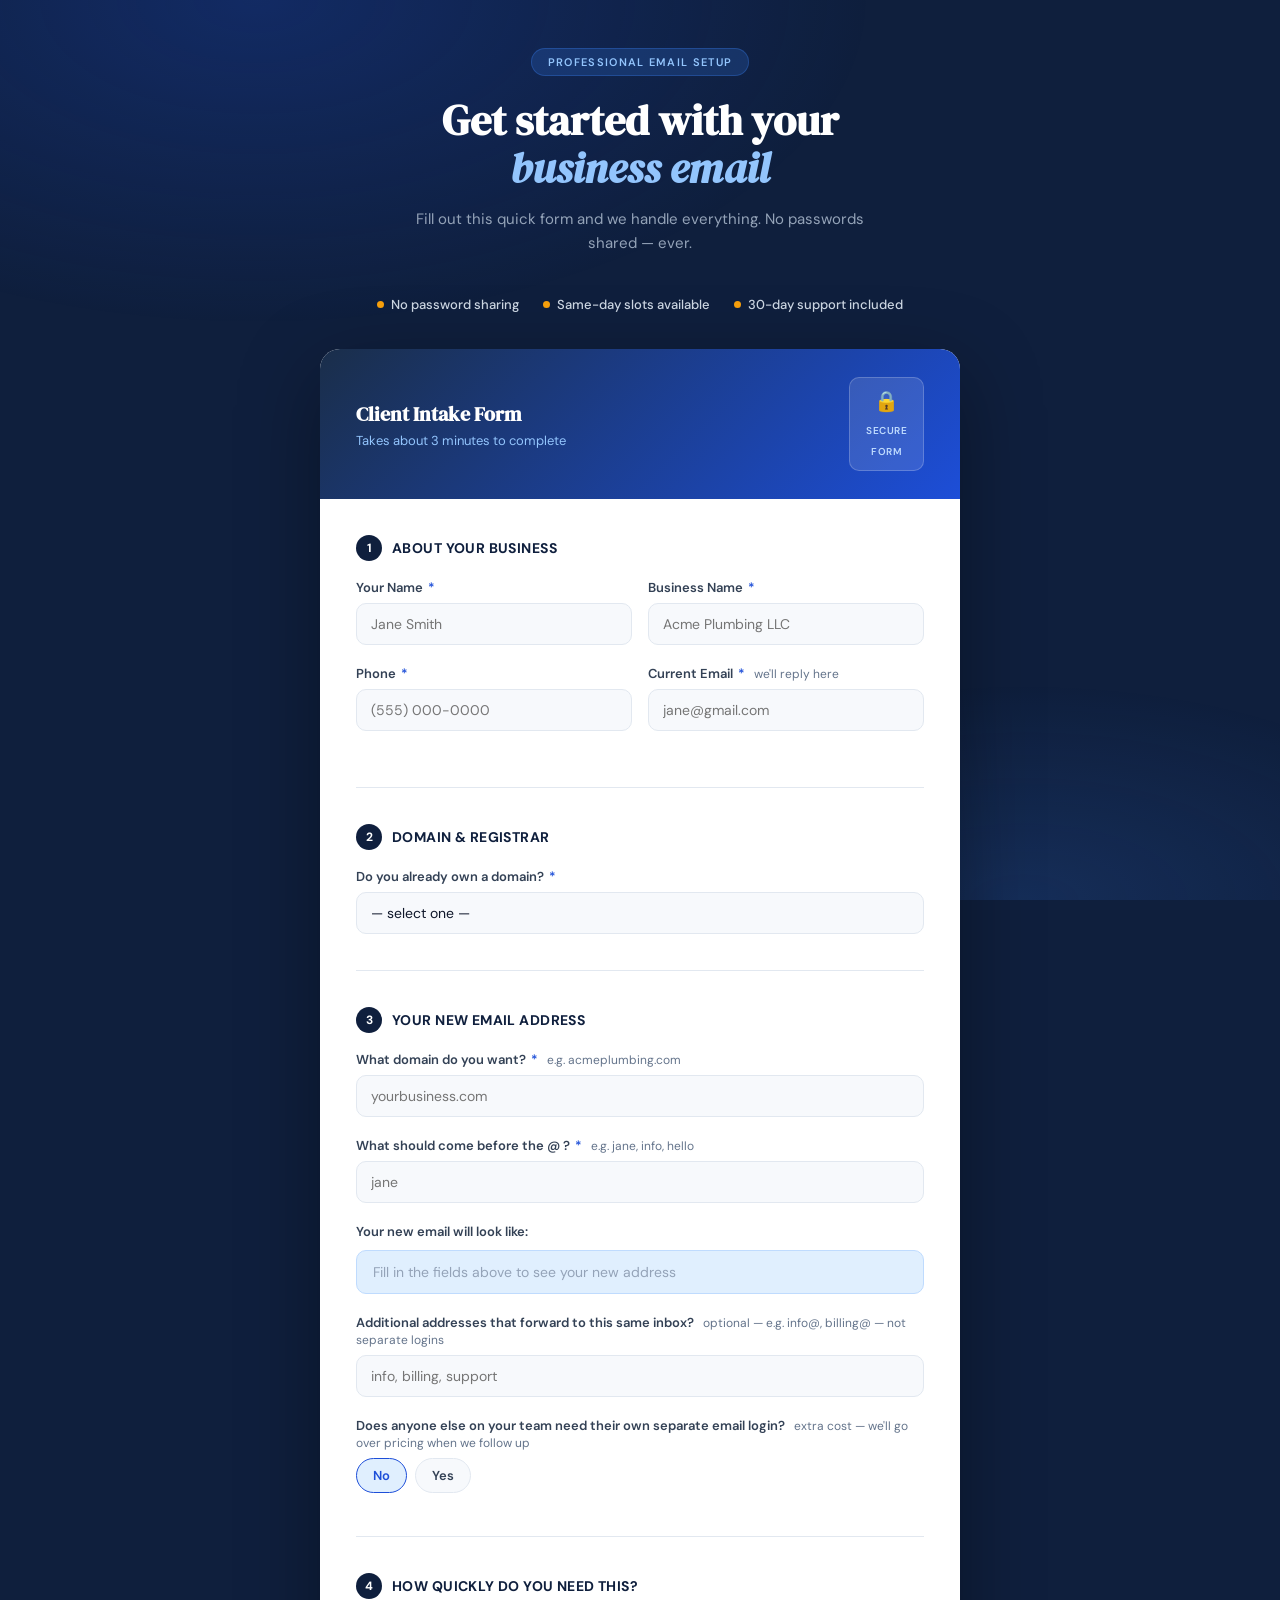
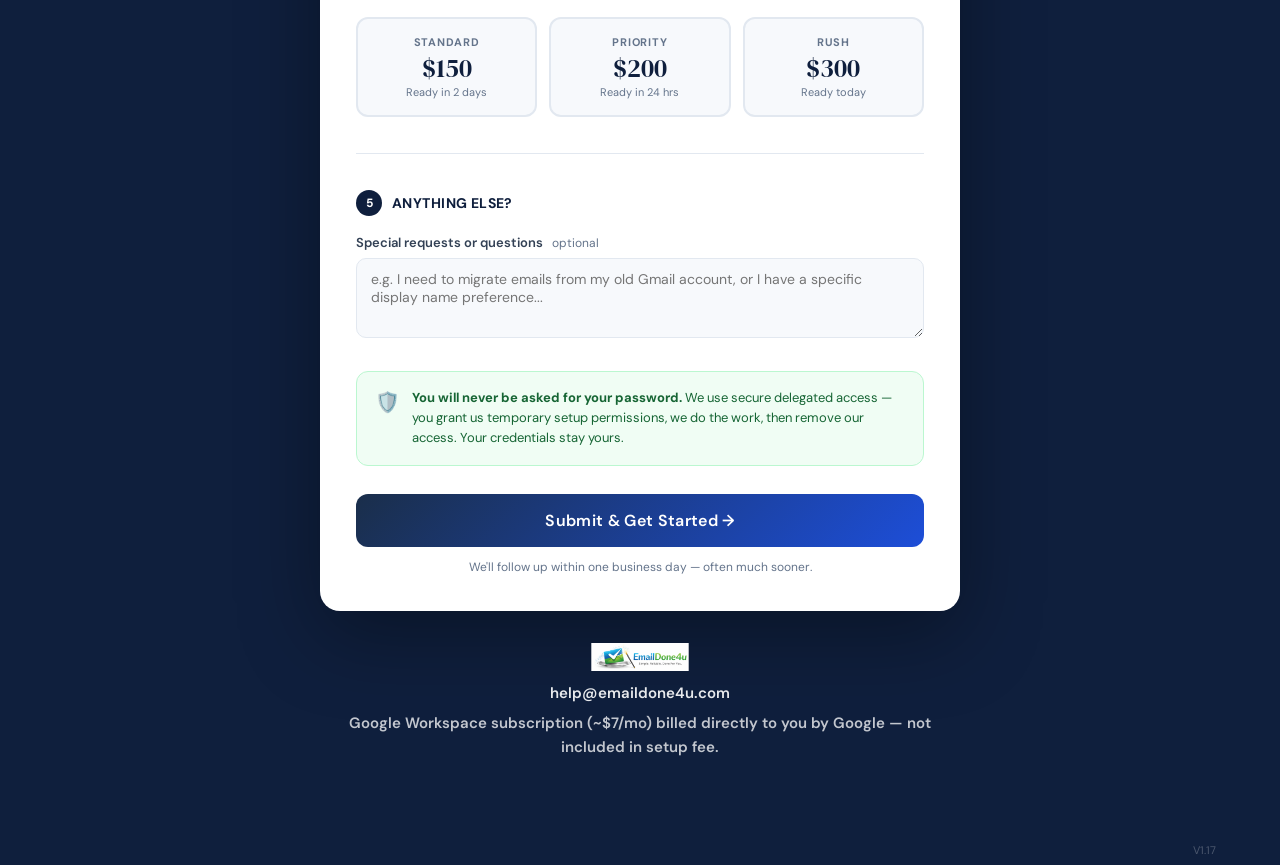
==== intake_form.html @ 546d5a91 "V1.17 cleanup domain purchase confusion" ====
<!DOCTYPE html>
<html lang="en">
<head>
<!-- Google tag (gtag.js) -->
<script async src="https://www.googletagmanager.com/gtag/js?id=G-7N3S64QL16"></script>
<script>
  window.dataLayer = window.dataLayer || [];
  function gtag(){dataLayer.push(arguments);}
  gtag("js", new Date());

  gtag("config", "G-7N3S64QL16");
</script>
<meta charset="UTF-8">
<meta name="viewport" content="width=device-width, initial-scale=1.0">
<link rel="icon" href="/favicon.ico" sizes="any">
<link rel="icon" type="image/svg+xml" href="/favicon.svg">
<link rel="icon" type="image/png" sizes="32x32" href="/images/favicon-32x32.png">
<link rel="icon" type="image/png" sizes="16x16" href="/images/favicon-16x16.png">
<link rel="apple-touch-icon" sizes="180x180" href="/images/apple-touch-icon.png">
<title>Email Setup Intake — EmailDone4U</title>
<link href="https://fonts.googleapis.com/css2?family=DM+Serif+Display:ital@0;1&family=DM+Sans:wght@300;400;500;600&display=swap" rel="stylesheet">
<style>
  :root {
    --navy: #0f1f3d;
    --blue: #1d4ed8;
    --sky: #3b82f6;
    --ice: #e0effe;
    --amber: #f59e0b;
    --white: #ffffff;
    --off: #f7f9fc;
    --gray: #64748b;
    --light: #cbd5e1;
    --text: #0f172a;
    --success: #059669;
  }

  * { box-sizing: border-box; margin: 0; padding: 0; }

  body {
    font-family: 'DM Sans', sans-serif;
    background: var(--navy);
    min-height: 100vh;
    color: var(--text);
    position: relative;
    overflow-x: hidden;
  }

  /* Background texture */
  body::before {
    content: '';
    position: fixed;
    inset: 0;
    background:
      radial-gradient(ellipse 80% 60% at 20% 0%, rgba(29,78,216,0.25) 0%, transparent 60%),
      radial-gradient(ellipse 60% 40% at 80% 100%, rgba(59,130,246,0.15) 0%, transparent 60%);
    pointer-events: none;
  }

  .page-wrap {
    max-width: 680px;
    margin: 0 auto;
    padding: 48px 20px 80px;
    position: relative;
    z-index: 1;
  }

  /* Header */
  .header {
    text-align: center;
    margin-bottom: 40px;
  }

  .badge {
    display: inline-block;
    background: rgba(59,130,246,0.2);
    color: #93c5fd;
    font-size: 11px;
    font-weight: 600;
    letter-spacing: 0.12em;
    text-transform: uppercase;
    padding: 6px 16px;
    border-radius: 100px;
    border: 1px solid rgba(59,130,246,0.3);
    margin-bottom: 20px;
  }

  .header h1 {
    font-family: 'DM Serif Display', serif;
    font-size: clamp(28px, 5vw, 42px);
    color: var(--white);
    line-height: 1.15;
    margin-bottom: 14px;
  }

  .header h1 em {
    font-style: italic;
    color: #93c5fd;
  }

  .header p {
    color: #94a3b8;
    font-size: 15px;
    line-height: 1.65;
    max-width: 480px;
    margin: 0 auto;
  }

  /* Trust strip */
  .trust-strip {
    display: flex;
    justify-content: center;
    gap: 24px;
    flex-wrap: wrap;
    margin: 28px 0 36px;
  }

  .trust-item {
    display: flex;
    align-items: center;
    gap: 7px;
    color: #cbd5e1;
    font-size: 13px;
    font-weight: 500;
  }

  .trust-item .dot {
    width: 7px;
    height: 7px;
    border-radius: 50%;
    background: var(--amber);
    flex-shrink: 0;
  }

  /* Card */
  .card {
    background: var(--white);
    border-radius: 20px;
    overflow: hidden;
    box-shadow: 0 24px 80px rgba(0,0,0,0.35);
  }

  .card-header {
    background: linear-gradient(135deg, #1a2e4a 0%, #1d4ed8 100%);
    padding: 28px 36px;
    display: flex;
    align-items: center;
    justify-content: space-between;
    gap: 16px;
  }

  .card-header-text h2 {
    font-family: 'DM Serif Display', serif;
    color: var(--white);
    font-size: 20px;
    margin-bottom: 4px;
  }

  .card-header-text p {
    color: #93c5fd;
    font-size: 13px;
  }

  .lock-badge {
    background: rgba(255,255,255,0.12);
    border: 1px solid rgba(255,255,255,0.2);
    border-radius: 10px;
    padding: 10px 16px;
    text-align: center;
    flex-shrink: 0;
  }

  .lock-badge .icon { font-size: 20px; display: block; margin-bottom: 4px; }
  .lock-badge span { font-size: 10px; color: #bfdbfe; font-weight: 600; letter-spacing: 0.05em; text-transform: uppercase; white-space: nowrap; }

  .card-body { padding: 36px; }

  /* Sections */
  .section {
    margin-bottom: 36px;
  }

  .section-label {
    display: flex;
    align-items: center;
    gap: 10px;
    margin-bottom: 18px;
  }

  .section-num {
    width: 26px;
    height: 26px;
    border-radius: 50%;
    background: var(--navy);
    color: var(--white);
    font-size: 12px;
    font-weight: 700;
    display: flex;
    align-items: center;
    justify-content: center;
    flex-shrink: 0;
  }

  .section-label h3 {
    font-size: 14px;
    font-weight: 700;
    color: var(--navy);
    letter-spacing: 0.03em;
    text-transform: uppercase;
  }

  .divider {
    height: 1px;
    background: #e2e8f0;
    margin-bottom: 36px;
  }

  /* Fields */
  .field { margin-bottom: 20px; }

  .field label {
    display: block;
    font-size: 13px;
    font-weight: 600;
    color: #334155;
    margin-bottom: 7px;
  }

  .field label .req { color: var(--blue); margin-left: 2px; }
  .field label .hint { font-weight: 400; color: var(--gray); margin-left: 6px; font-size: 12px; }

  .field input,
  .field select,
  .field textarea {
    width: 100%;
    padding: 11px 14px;
    border: 1.5px solid #e2e8f0;
    border-radius: 10px;
    font-family: 'DM Sans', sans-serif;
    font-size: 14px;
    color: var(--text);
    background: var(--off);
    transition: border-color 0.2s, box-shadow 0.2s, background 0.2s;
    outline: none;
    -webkit-appearance: none;
  }

  .field input:focus,
  .field select:focus,
  .field textarea:focus {
    border-color: var(--sky);
    box-shadow: 0 0 0 3px rgba(59,130,246,0.12);
    background: var(--white);
  }

  .field textarea { resize: vertical; min-height: 80px; }

  .field-row { display: grid; grid-template-columns: 1fr 1fr; gap: 16px; }

  /* Email preview */
  .email-preview {
    background: var(--ice);
    border: 1.5px solid #bfdbfe;
    border-radius: 10px;
    padding: 12px 16px;
    margin-top: 10px;
    font-size: 14px;
    color: var(--blue);
    font-weight: 600;
    min-height: 44px;
    display: flex;
    align-items: center;
  }

  .email-preview.empty { color: #94a3b8; font-weight: 400; }

  /* Tier selection */
  .tier-grid {
    display: grid;
    grid-template-columns: repeat(3, 1fr);
    gap: 12px;
  }

  .tier-option { position: relative; }

  .tier-option input[type="radio"] {
    position: absolute;
    opacity: 0;
    width: 0; height: 0;
  }

  .tier-card {
    display: block;
    border: 2px solid #e2e8f0;
    border-radius: 12px;
    padding: 16px 12px;
    text-align: center;
    cursor: pointer;
    transition: all 0.2s;
    background: var(--off);
    user-select: none;
  }

  .tier-card:hover { border-color: var(--sky); background: #f0f7ff; }

  .tier-option input:checked + .tier-card {
    border-color: var(--blue);
    background: var(--ice);
    box-shadow: 0 0 0 3px rgba(29,78,216,0.12);
  }

  .tier-name { font-size: 11px; font-weight: 700; text-transform: uppercase; letter-spacing: 0.07em; color: var(--gray); margin-bottom: 6px; }
  .tier-price { font-family: 'DM Serif Display', serif; font-size: 26px; color: var(--navy); line-height: 1; margin-bottom: 4px; }
  .tier-time { font-size: 11px; color: var(--gray); }

  .tier-option input:checked + .tier-card .tier-name { color: var(--blue); }
  .tier-option input:checked + .tier-card .tier-price { color: var(--navy); }

  /* Registrar pills */
  .registrar-grid {
    display: flex;
    flex-wrap: wrap;
    gap: 8px;
    margin-bottom: 14px;
  }

  .registrar-option { position: relative; }
  .registrar-option input { position: absolute; opacity: 0; width: 0; height: 0; }

  .registrar-pill {
    display: block;
    padding: 8px 16px;
    border: 1.5px solid #e2e8f0;
    border-radius: 100px;
    font-size: 13px;
    font-weight: 500;
    color: #475569;
    cursor: pointer;
    transition: all 0.15s;
    background: var(--off);
    user-select: none;
  }

  .registrar-pill:hover { border-color: var(--sky); color: var(--blue); background: #f0f7ff; }
  .registrar-option input:checked + .registrar-pill { border-color: var(--blue); color: var(--blue); background: var(--ice); font-weight: 600; }

  /* Info box */
  .info-box {
    background: #fffbeb;
    border: 1.5px solid #fde68a;
    border-radius: 10px;
    padding: 14px 16px;
    font-size: 13px;
    color: #92400e;
    line-height: 1.55;
    margin-top: 10px;
    display: none;
  }
  .info-box.show { display: block; }
  .info-box strong { display: block; margin-bottom: 4px; }

  /* Security note */
  .security-note {
    background: #f0fdf4;
    border: 1.5px solid #bbf7d0;
    border-radius: 12px;
    padding: 16px 18px;
    margin-bottom: 28px;
    display: flex;
    gap: 12px;
    align-items: flex-start;
  }

  .security-note .icon { font-size: 20px; flex-shrink: 0; margin-top: 1px; }

  .security-note p { font-size: 13px; color: #166534; line-height: 1.55; }
  .security-note p strong { font-weight: 700; }

  /* Submit */
  .submit-btn {
    width: 100%;
    padding: 16px;
    background: linear-gradient(135deg, #1a2e4a 0%, #1d4ed8 100%);
    color: var(--white);
    border: none;
    border-radius: 12px;
    font-family: 'DM Sans', sans-serif;
    font-size: 16px;
    font-weight: 600;
    cursor: pointer;
    transition: opacity 0.2s, transform 0.15s;
    letter-spacing: 0.02em;
  }

  .submit-btn:hover { opacity: 0.92; transform: translateY(-1px); }
  .submit-btn:active { transform: translateY(0); }

  .submit-note {
    text-align: center;
    margin-top: 12px;
    font-size: 12px;
    color: var(--gray);
  }

  /* Success */
  .success-screen {
    display: none;
    text-align: center;
    padding: 60px 36px;
  }

  .success-screen .check { font-size: 56px; margin-bottom: 20px; }

  .success-screen h2 {
    font-family: 'DM Serif Display', serif;
    font-size: 28px;
    color: var(--navy);
    margin-bottom: 12px;
  }

  .success-screen p { color: var(--gray); font-size: 15px; line-height: 1.65; max-width: 380px; margin: 0 auto; }

  .next-steps {
    background: var(--off);
    border-radius: 12px;
    padding: 20px 24px;
    margin-top: 28px;
    text-align: left;
  }

  .next-steps h4 { font-size: 13px; font-weight: 700; color: var(--navy); margin-bottom: 12px; text-transform: uppercase; letter-spacing: 0.06em; }

  .next-step-item {
    display: flex;
    gap: 10px;
    align-items: flex-start;
    margin-bottom: 10px;
    font-size: 13px;
    color: #334155;
    line-height: 1.5;
  }

  .step-dot { width: 20px; height: 20px; border-radius: 50%; background: var(--navy); color: white; font-size: 10px; font-weight: 700; display: flex; align-items: center; justify-content: center; flex-shrink: 0; margin-top: 1px; }

  /* Footer */
  .footer {
    text-align: center;
    margin-top: 32px;
    color: rgba(255,255,255,0.75);
    font-size: 15px;
    font-weight: 600;
    line-height: 1.6;
  }

  @media (max-width: 520px) {
    .card-body { padding: 24px 20px; }
    .card-header { padding: 20px 24px; }
    .tier-grid { grid-template-columns: 1fr; }
    .field-row { grid-template-columns: 1fr; }
    .lock-badge { display: none; }
  }
</style>
</head>
<body>
<div class="page-wrap">

  <div class="header">
    <div class="badge">Professional Email Setup</div>
    <h1>Get started with your<br><em>business email</em></h1>
    <p>Fill out this quick form and we handle everything. No passwords shared — ever.</p>
  </div>

  <div class="trust-strip">
    <div class="trust-item"><div class="dot"></div>No password sharing</div>
    <div class="trust-item"><div class="dot"></div>Same-day slots available</div>
    <div class="trust-item"><div class="dot"></div>30-day support included</div>
  </div>

  <div class="card">
    <div class="card-header">
      <div class="card-header-text">
        <h2>Client Intake Form</h2>
        <p>Takes about 3 minutes to complete</p>
      </div>
      <div class="lock-badge">
        <span class="icon">🔒</span>
        <span>Secure<br>Form</span>
      </div>
    </div>

    <div class="card-body">
      <form id="intakeForm" name="email-setup-intake" data-netlify="true" netlify-honeypot="bot-field">
        <p style="position:absolute;left:-9999px;">
          <label>Don't fill this out: <input name="bot-field" /></label>
        </p>
        <input type="hidden" name="form-name" value="email-setup-intake" />

        <!-- Section 1: About You -->
        <div class="section">
          <div class="section-label">
            <div class="section-num">1</div>
            <h3>About Your Business</h3>
          </div>

          <div class="field-row">
            <div class="field">
              <label>Your Name <span class="req">*</span></label>
              <input type="text" id="ownerName" name="owner_name" placeholder="Jane Smith" required>
            </div>
            <div class="field">
              <label>Business Name <span class="req">*</span></label>
              <input type="text" id="bizName" name="business_name" placeholder="Acme Plumbing LLC" required>
            </div>
          </div>

          <div class="field-row">
            <div class="field">
              <label>Phone <span class="req">*</span></label>
              <input type="tel" id="phone" name="phone" placeholder="(555) 000-0000" required>
            </div>
            <div class="field">
              <label>Current Email <span class="req">*</span> <span class="hint">we'll reply here</span></label>
              <input type="email" id="currentEmail" name="current_email" placeholder="jane@gmail.com" required>
            </div>
          </div>
        </div>

        <div class="divider"></div>

        <!-- Section 2: Your New Email -->
        <!-- Section 2: Domain (moved before email address -- you need to know this first) -->
        <div class="section">
          <div class="section-label">
            <div class="section-num">2</div>
            <h3>Domain & Registrar</h3>
          </div>

          <div class="field">
            <label>Do you already own a domain? <span class="req">*</span></label>
            <select id="domainStatus" name="already_owns_domain" onchange="toggleRegistrar()" required>
              <option value="">— select one —</option>
              <option value="yes">Yes, I already own it</option>
              <option value="no">No, I need to purchase one</option>
              <option value="unsure">Not sure</option>
            </select>
          </div>

          <div id="registrarSection" style="display:none;">
            <div class="field">
              <label>Where is your domain registered?</label>
              <div class="registrar-grid">
                <div class="registrar-option"><input type="radio" name="registrar" id="r1" value="GoDaddy"><label class="registrar-pill" for="r1">GoDaddy</label></div>
                <div class="registrar-option"><input type="radio" name="registrar" id="r2" value="Namecheap"><label class="registrar-pill" for="r2">Namecheap</label></div>
                <div class="registrar-option"><input type="radio" name="registrar" id="r3" value="Cloudflare"><label class="registrar-pill" for="r3">Cloudflare</label></div>
                <div class="registrar-option"><input type="radio" name="registrar" id="r4" value="Google Domains"><label class="registrar-pill" for="r4">Google Domains</label></div>
                <div class="registrar-option"><input type="radio" name="registrar" id="r5" value="Squarespace"><label class="registrar-pill" for="r5">Squarespace</label></div>
                <div class="registrar-option"><input type="radio" name="registrar" id="r6" value="Other"><label class="registrar-pill" for="r6">Other</label></div>
              </div>
            </div>
          </div>

          <div class="info-box" id="domainInfo"></div>

          <div id="hostingSection" style="display:none;">
            <div class="field">
              <label>Do you have a website? If so, where's it hosted? <span class="hint">helps us find the right place to configure email — not always the same as your registrar</span></label>
              <select id="hostingPlatform" name="hosting_platform">
                <option value="">— select one —</option>
                <option value="no-website">No website</option>
                <option value="godaddy-builder">GoDaddy Website Builder</option>
                <option value="squarespace">Squarespace</option>
                <option value="wix">Wix</option>
                <option value="wordpress">WordPress</option>
                <option value="shopify">Shopify</option>
                <option value="netlify-vercel-webflow">Custom-built (Netlify, Vercel, Webflow, or similar)</option>
                <option value="someone-else">Someone else manages it for me</option>
                <option value="not-sure">Not sure</option>
              </select>
            </div>
          </div>
        </div>

        <div class="divider"></div>

        <!-- Section 3: Your New Email Address -->
        <div class="section">
          <div class="section-label">
            <div class="section-num">3</div>
            <h3>Your New Email Address</h3>
          </div>

          <div class="field">
            <label id="domainFieldLabel">What domain do you want? <span class="req">*</span> <span class="hint">e.g. acmeplumbing.com</span></label>
            <input type="text" id="domain" name="desired_domain" placeholder="yourbusiness.com" required oninput="updatePreview()">
            <p id="domainFieldHint" style="font-size:12px;color:#94a3b8;margin-top:6px;line-height:1.5;">
            </p>
          </div>

          <div class="field">
            <label>What should come before the @ ? <span class="req">*</span> <span class="hint">e.g. jane, info, hello</span></label>
            <input type="text" id="username" name="email_username" placeholder="jane" required oninput="updatePreview()">
          </div>

          <div class="field">
            <label>Your new email will look like:</label>
            <div class="email-preview empty" id="emailPreview">Fill in the fields above to see your new address</div>
          </div>

          <div class="field">
            <label>Additional addresses that forward to this same inbox? <span class="hint">optional — e.g. info@, billing@ — not separate logins</span></label>
            <input type="text" id="extraEmails" name="extra_emails" placeholder="info, billing, support">
          </div>

          <div class="field">
            <label>Does anyone else on your team need their own separate email login? <span class="hint">extra cost — we'll go over pricing when we follow up</span></label>
            <div class="registrar-grid">
              <div class="registrar-option"><input type="radio" name="needs_separate_mailbox" id="sm-no" value="no" checked><label class="registrar-pill" for="sm-no">No</label></div>
              <div class="registrar-option"><input type="radio" name="needs_separate_mailbox" id="sm-yes" value="yes"><label class="registrar-pill" for="sm-yes">Yes</label></div>
            </div>
          </div>
        </div>

        <div class="divider"></div>

        <!-- Section 4: Tier -->
        <div class="section">
          <div class="section-label">
            <div class="section-num">4</div>
            <h3>How Quickly Do You Need This?</h3>
          </div>

          <div class="tier-grid">
            <div class="tier-option">
              <input type="radio" name="tier" id="t1" value="Standard $150" required>
              <label class="tier-card" for="t1">
                <div class="tier-name">Standard</div>
                <div class="tier-price">$150</div>
                <div class="tier-time">Ready in 2 days</div>
              </label>
            </div>
            <div class="tier-option">
              <input type="radio" name="tier" id="t2" value="Priority $200">
              <label class="tier-card" for="t2">
                <div class="tier-name">Priority</div>
                <div class="tier-price">$200</div>
                <div class="tier-time">Ready in 24 hrs</div>
              </label>
            </div>
            <div class="tier-option">
              <input type="radio" name="tier" id="t3" value="Rush $300">
              <label class="tier-card" for="t3">
                <div class="tier-name">Rush</div>
                <div class="tier-price">$300</div>
                <div class="tier-time">Ready today</div>
              </label>
            </div>
          </div>
        </div>

        <div class="divider"></div>

        <!-- Section 5: Notes -->
        <div class="section" style="margin-bottom:28px;">
          <div class="section-label">
            <div class="section-num">5</div>
            <h3>Anything Else?</h3>
          </div>
          <div class="field">
            <label>Special requests or questions <span class="hint">optional</span></label>
            <textarea id="notes" name="notes" placeholder="e.g. I need to migrate emails from my old Gmail account, or I have a specific display name preference..."></textarea>
          </div>
        </div>

        <!-- Security note -->
        <div class="security-note">
          <div class="icon">🛡️</div>
          <p><strong>You will never be asked for your password.</strong> We use secure delegated access — you grant us temporary setup permissions, we do the work, then remove our access. Your credentials stay yours.</p>
        </div>

        <button type="submit" class="submit-btn">Submit & Get Started →</button>
        <p class="submit-note">We'll follow up within one business day — often much sooner.</p>

      </form>

      <!-- Success screen -->
      <div class="success-screen" id="successScreen">
        <div class="check">✅</div>
        <h2>You're all set!</h2>
        <p>We received your intake form and will follow up with <strong id="confirmEmail"></strong> within one business day — often much sooner.</p>
        <div class="next-steps" id="stepsOwnDomain" style="display:none;">
          <h4>What happens next</h4>
          <div class="next-step-item"><div class="step-dot">1</div><div>We'll email you exact steps to grant us DNS-only access through your registrar's own account settings — about 2-3 minutes, done on your end. You're never asked for a password.</div></div>
          <div class="next-step-item"><div class="step-dot">2</div><div>Once access is granted, we configure everything — DNS records, your new Google Workspace account, SPF, DKIM, DMARC.</div></div>
          <div class="next-step-item"><div class="step-dot">3</div><div>When your Workspace is ready, you'll enter your own payment card directly on Google's page — never shared with us.</div></div>
          <div class="next-step-item"><div class="step-dot">4</div><div>You receive a handoff email with your new login, phone setup instructions, and a test confirmation.</div></div>
        </div>
        <div class="next-steps" id="stepsNewDomain" style="display:none;">
          <h4>What happens next</h4>
          <div class="next-step-item"><div class="step-dot">1</div><div>Register the domain you told us about above, if you haven't already — about 5 minutes, typically $12–18/year at any registrar. We can't begin until you own it.</div></div>
          <div class="next-step-item"><div class="step-dot">2</div><div>We build your new Google Workspace account and configure DNS, SPF, DKIM, DMARC.</div></div>
          <div class="next-step-item"><div class="step-dot">3</div><div>When your Workspace is ready, you'll enter your own payment card directly on Google's page — never shared with us.</div></div>
          <div class="next-step-item"><div class="step-dot">4</div><div>You receive a handoff email with your new login, phone setup instructions, and a test confirmation.</div></div>
        </div>
      </div>

    </div>
  </div>

  <div class="footer">
    <img src="images/logo.png" alt="EmailDone4U" style="height:28px;width:auto;display:block;margin:0 auto 10px;">
    <p><a href="mailto:help@emaildone4u.com" style="color:rgba(255,255,255,0.9);text-decoration:none;">help@emaildone4u.com</a></p>
    <p style="margin-top:6px;">Google Workspace subscription (~$7/mo) billed directly to you by Google — not included in setup fee.</p>
  </div>

</div>

<script>
  // Pre-select tier if linked here from a pricing button (?tier=standard|priority|rush)
  (function preselectTier() {
    const params = new URLSearchParams(window.location.search);
    const tier = params.get('tier');
    const map = { standard: 't1', priority: 't2', rush: 't3' };
    if (tier && map[tier]) {
      const el = document.getElementById(map[tier]);
      if (el) el.checked = true;
    }
  })();

  function updatePreview() {
    const user = document.getElementById('username').value.trim().toLowerCase().replace(/\s+/g, '');
    const domain = document.getElementById('domain').value.trim().toLowerCase().replace(/\s+/g, '');
    const preview = document.getElementById('emailPreview');
    if (user && domain) {
      preview.textContent = user + '@' + domain;
      preview.classList.remove('empty');
    } else if (user || domain) {
      preview.textContent = (user || '___') + '@' + (domain || 'yourdomain.com');
      preview.classList.remove('empty');
    } else {
      preview.textContent = 'Fill in the fields above to see your new address';
      preview.classList.add('empty');
    }
  }

  function toggleRegistrar() {
    const val = document.getElementById('domainStatus').value;
    const reg = document.getElementById('registrarSection');
    const info = document.getElementById('domainInfo');
    const hosting = document.getElementById('hostingSection');
    const label = document.getElementById('domainFieldLabel');
    const hint = document.getElementById('domainFieldHint');

    if (val === 'yes') {
      reg.style.display = 'block';
      hosting.style.display = 'block';
      info.className = 'info-box';
      info.innerHTML = '';
      label.innerHTML = 'What\'s the domain you already own? <span class="req">*</span> <span class="hint">e.g. acmeplumbing.com</span>';
      hint.innerHTML = '';
    } else if (val === 'no') {
      reg.style.display = 'none';
      hosting.style.display = 'none';
      info.className = 'info-box show';
      info.innerHTML = `<strong>No problem — that's quick to fix yourself.</strong> Registering a domain takes about 5 minutes and typically costs $12–18/year. We recommend <a href="https://www.namecheap.com" target="_blank" rel="noopener" style="color:#3b82f6;">Namecheap</a> for its simple pricing and easy setup, though any registrar works fine.
        <details style="margin-top:10px;">
          <summary style="cursor:pointer;font-weight:600;color:#3b82f6;">Learn more about getting a domain</summary>
          <div style="margin-top:8px;font-weight:400;">
            1. Go to a registrar (Namecheap, GoDaddy, etc.) and search your desired name.<br>
            2. If it's taken, try a short variation or a different ending (.co, .net, .biz).<br>
            3. Purchase it — no need for hosting, website builder, or other add-ons, just the domain itself.<br>
            4. Enter whatever you land on below. Once you actually own it, submit this form (or update your submission) and we'll take it from there — DNS, email, all of it.
          </div>
        </details>`;
      label.innerHTML = 'What domain would you like to register? <span class="req">*</span> <span class="hint">e.g. acmeplumbing.com</span>';
      hint.innerHTML = 'Picking a name is up to you — we don\'t offer naming help. Quickly check availability yourself at <a href="https://www.namecheap.com" target="_blank" rel="noopener" style="color:#3b82f6;">namecheap.com</a>. Most .com names are already taken; if yours is, try a short variation (getacme.com, acmehq.com) or another ending (.co, .net, .biz), then enter whatever you land on below.';
    } else if (val === 'unsure') {
      reg.style.display = 'none';
      hosting.style.display = 'block';
      info.className = 'info-box show';
      info.innerHTML = '<strong>No worries.</strong> We\'ll check for you when we begin setup and let you know what we find before proceeding.';
      label.innerHTML = 'What domain would you like, if available? <span class="req">*</span> <span class="hint">e.g. acmeplumbing.com</span>';
      hint.innerHTML = '';
    } else {
      reg.style.display = 'none';
      hosting.style.display = 'none';
      info.className = 'info-box';
      label.innerHTML = 'What domain do you want? <span class="req">*</span> <span class="hint">e.g. acmeplumbing.com</span>';
      hint.innerHTML = '';
    }
  }

  document.getElementById('intakeForm').addEventListener('submit', function(e) {
    e.preventDefault();
    const email = document.getElementById('currentEmail').value;
    const ownsdomain = document.getElementById('domainStatus').value;
    const form = document.getElementById('intakeForm');
    const formData = new FormData(form);

    fetch('/', {
      method: 'POST',
      headers: { 'Content-Type': 'application/x-www-form-urlencoded' },
      body: new URLSearchParams(formData).toString(),
    }).catch(err => console.log('Form note:', err));

    document.getElementById('confirmEmail').textContent = email;
    document.getElementById('intakeForm').style.display = 'none';
    document.getElementById('successScreen').style.display = 'block';
    // Show the accurate next-steps list for their actual situation --
    // "yes" (they own a domain) needs a genuinely different explanation
    // than "no"/"unsure" (we buy it -- nothing needed from them there).
    document.getElementById(ownsdomain === 'yes' ? 'stepsOwnDomain' : 'stepsNewDomain').style.display = 'block';
    window.scrollTo({ top: 0, behavior: 'smooth' });
  });
</script>

<div style="text-align:right;padding:4px 5% 8px;font-size:11px;color:rgba(255,255,255,0.25);">V1.17</div>
</body>
</html>
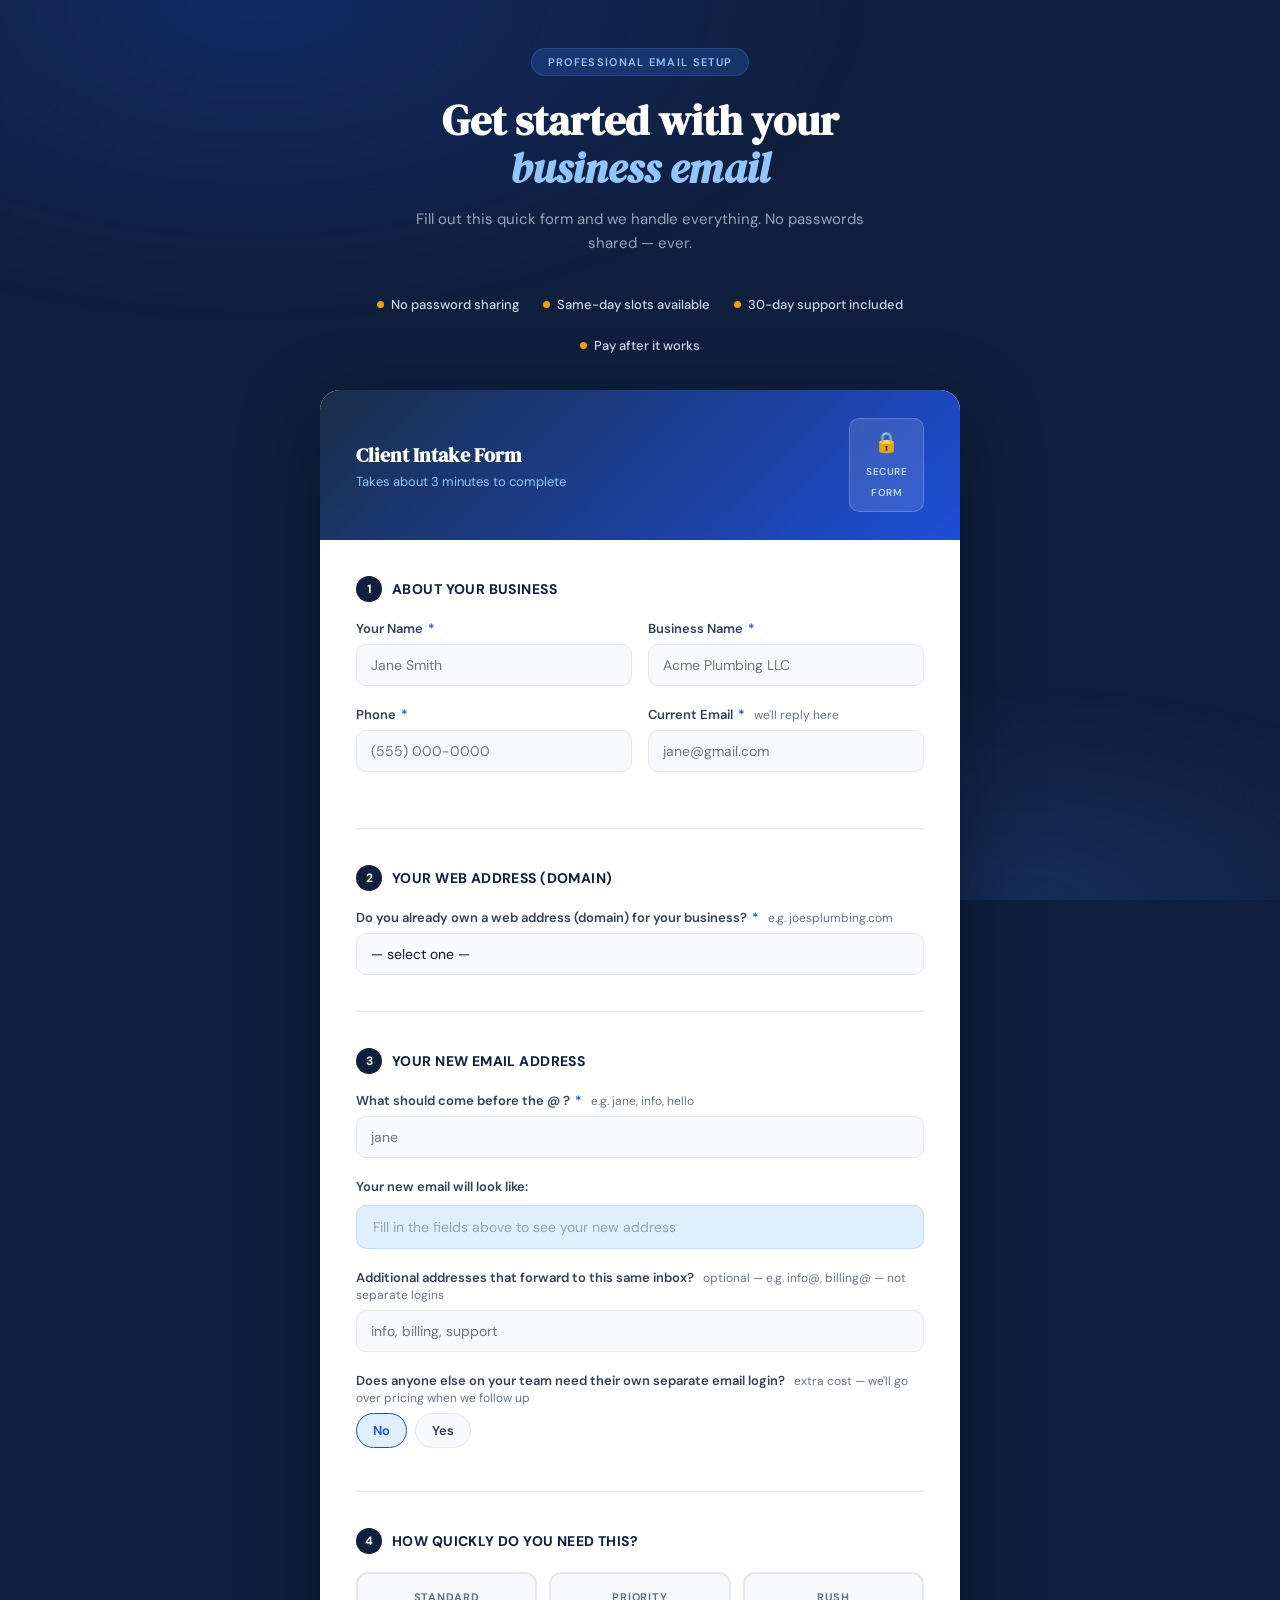
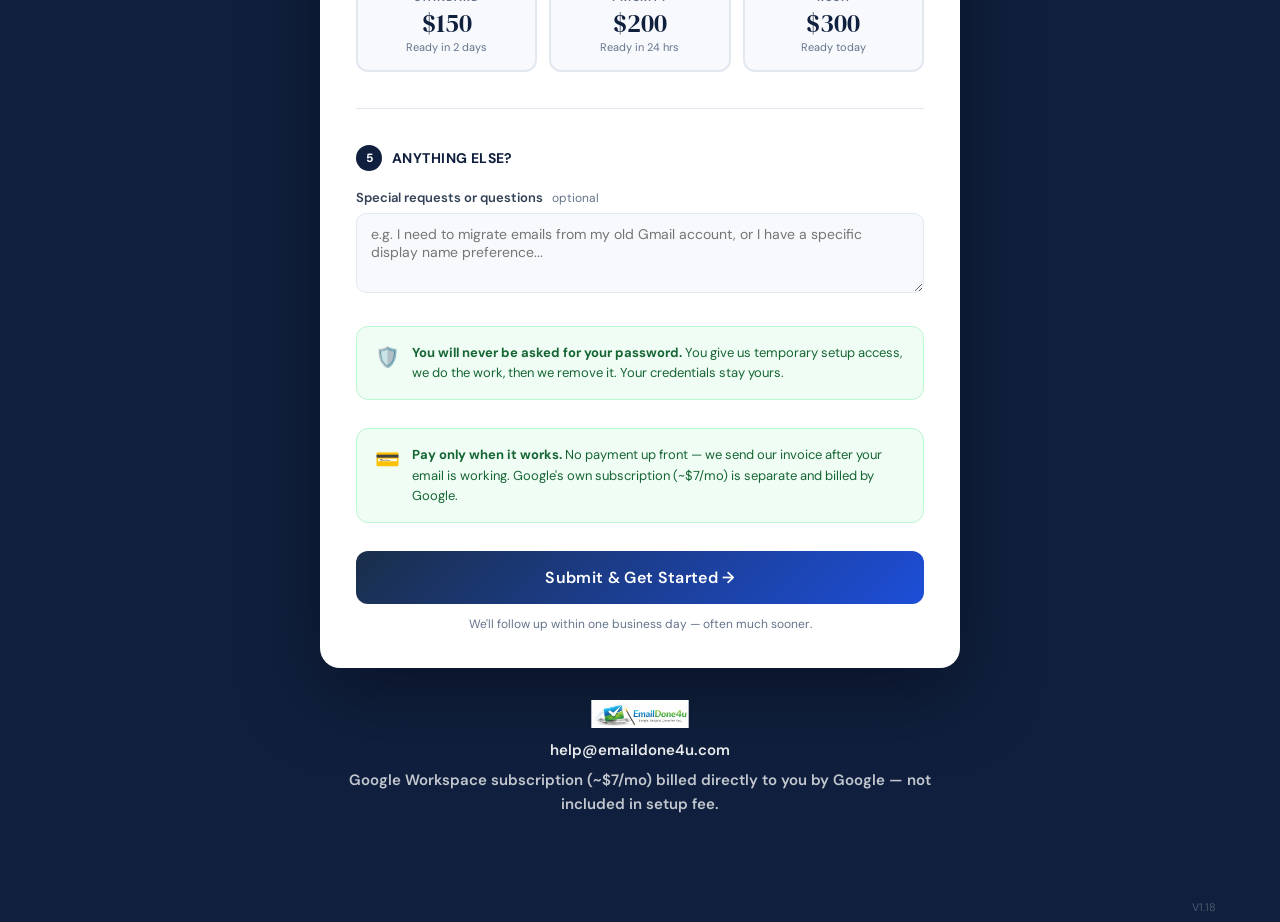
==== commit 9ed7a71f: "V1.18 technical expander" ====
--- a/intake_form.html
+++ b/intake_form.html
@@ -473,6 +473,7 @@
     <div class="trust-item"><div class="dot"></div>No password sharing</div>
     <div class="trust-item"><div class="dot"></div>Same-day slots available</div>
     <div class="trust-item"><div class="dot"></div>30-day support included</div>
+    <div class="trust-item"><div class="dot"></div>Pay after it works</div>
   </div>
 
   <div class="card">
@@ -526,27 +527,34 @@
 
         <div class="divider"></div>
 
-        <!-- Section 2: Your New Email -->
-        <!-- Section 2: Domain (moved before email address -- you need to know this first) -->
+        <!-- Section 2: Your web address (domain) -->
         <div class="section">
           <div class="section-label">
             <div class="section-num">2</div>
-            <h3>Domain & Registrar</h3>
+            <h3>Your Web Address (Domain)</h3>
           </div>
 
           <div class="field">
-            <label>Do you already own a domain? <span class="req">*</span></label>
+            <label>Do you already own a web address (domain) for your business? <span class="req">*</span> <span class="hint">e.g. joesplumbing.com</span></label>
             <select id="domainStatus" name="already_owns_domain" onchange="toggleRegistrar()" required>
               <option value="">— select one —</option>
-              <option value="yes">Yes, I already own it</option>
-              <option value="no">No, I need to purchase one</option>
-              <option value="unsure">Not sure</option>
+              <option value="yes">Yes, I already own one</option>
+              <option value="unsure">I'm not sure</option>
+              <option value="no">No, I need to get one</option>
             </select>
+          </div>
+
+          <div class="info-box" id="domainInfo"></div>
+
+          <div class="field" id="domainField" style="display:none;">
+            <label id="domainFieldLabel">Your domain <span class="req">*</span></label>
+            <input type="text" id="domain" name="desired_domain" placeholder="yourbusiness.com" required oninput="updatePreview()">
+            <p id="domainFieldHint" style="font-size:12px;color:#94a3b8;margin-top:6px;line-height:1.5;"></p>
           </div>
 
           <div id="registrarSection" style="display:none;">
             <div class="field">
-              <label>Where is your domain registered?</label>
+              <label>Where did you buy it? <span class="hint">the company you pay for your domain — pick the closest match</span></label>
               <div class="registrar-grid">
                 <div class="registrar-option"><input type="radio" name="registrar" id="r1" value="GoDaddy"><label class="registrar-pill" for="r1">GoDaddy</label></div>
                 <div class="registrar-option"><input type="radio" name="registrar" id="r2" value="Namecheap"><label class="registrar-pill" for="r2">Namecheap</label></div>
@@ -554,15 +562,14 @@
                 <div class="registrar-option"><input type="radio" name="registrar" id="r4" value="Google Domains"><label class="registrar-pill" for="r4">Google Domains</label></div>
                 <div class="registrar-option"><input type="radio" name="registrar" id="r5" value="Squarespace"><label class="registrar-pill" for="r5">Squarespace</label></div>
                 <div class="registrar-option"><input type="radio" name="registrar" id="r6" value="Other"><label class="registrar-pill" for="r6">Other</label></div>
+                <div class="registrar-option"><input type="radio" name="registrar" id="r7" value="Not sure"><label class="registrar-pill" for="r7">Not sure</label></div>
               </div>
             </div>
           </div>
-
-          <div class="info-box" id="domainInfo"></div>
 
           <div id="hostingSection" style="display:none;">
             <div class="field">
-              <label>Do you have a website? If so, where's it hosted? <span class="hint">helps us find the right place to configure email — not always the same as your registrar</span></label>
+              <label>Do you have a website? If so, where's it hosted? <span class="hint">helps us find the right place to set up your email — not always the same as where you bought your domain</span></label>
               <select id="hostingPlatform" name="hosting_platform">
                 <option value="">— select one —</option>
                 <option value="no-website">No website</option>
@@ -589,13 +596,6 @@
           </div>
 
           <div class="field">
-            <label id="domainFieldLabel">What domain do you want? <span class="req">*</span> <span class="hint">e.g. acmeplumbing.com</span></label>
-            <input type="text" id="domain" name="desired_domain" placeholder="yourbusiness.com" required oninput="updatePreview()">
-            <p id="domainFieldHint" style="font-size:12px;color:#94a3b8;margin-top:6px;line-height:1.5;">
-            </p>
-          </div>
-
-          <div class="field">
             <label>What should come before the @ ? <span class="req">*</span> <span class="hint">e.g. jane, info, hello</span></label>
             <input type="text" id="username" name="email_username" placeholder="jane" required oninput="updatePreview()">
           </div>
@@ -673,7 +673,11 @@
         <!-- Security note -->
         <div class="security-note">
           <div class="icon">🛡️</div>
-          <p><strong>You will never be asked for your password.</strong> We use secure delegated access — you grant us temporary setup permissions, we do the work, then remove our access. Your credentials stay yours.</p>
+          <p><strong>You will never be asked for your password.</strong> You give us temporary setup access, we do the work, then we remove it. Your credentials stay yours.</p>
+        </div>
+        <div class="security-note">
+          <div class="icon">💳</div>
+          <p><strong>Pay only when it works.</strong> No payment up front — we send our invoice after your email is working. Google's own subscription (~$7/mo) is separate and billed by Google.</p>
         </div>
 
         <button type="submit" class="submit-btn">Submit & Get Started →</button>
@@ -688,17 +692,23 @@
         <p>We received your intake form and will follow up with <strong id="confirmEmail"></strong> within one business day — often much sooner.</p>
         <div class="next-steps" id="stepsOwnDomain" style="display:none;">
           <h4>What happens next</h4>
-          <div class="next-step-item"><div class="step-dot">1</div><div>We'll email you exact steps to grant us DNS-only access through your registrar's own account settings — about 2-3 minutes, done on your end. You're never asked for a password.</div></div>
-          <div class="next-step-item"><div class="step-dot">2</div><div>Once access is granted, we configure everything — DNS records, your new Google Workspace account, SPF, DKIM, DMARC.</div></div>
-          <div class="next-step-item"><div class="step-dot">3</div><div>When your Workspace is ready, you'll enter your own payment card directly on Google's page — never shared with us.</div></div>
-          <div class="next-step-item"><div class="step-dot">4</div><div>You receive a handoff email with your new login, phone setup instructions, and a test confirmation.</div></div>
+          <div class="next-step-item"><div class="step-dot">1</div><div>We'll email you simple steps to give us temporary access to your domain — about 2–3 minutes, done in your own account. You're never asked for a password.</div></div>
+          <div class="next-step-item"><div class="step-dot">2</div><div>We set up your Google Workspace account and make sure your email sends and arrives properly. When Google asks you to activate its subscription (~$7/mo), you enter your own card on Google's page — never shared with us.</div></div>
+          <div class="next-step-item"><div class="step-dot">3</div><div>You get a handoff email with your new login, phone setup instructions, and a test confirmation. Then we send our invoice — you pay for our setup only after it's working.</div></div>
+        </div>
+        <div class="next-steps" id="stepsUnsure" style="display:none;">
+          <h4>What happens next</h4>
+          <div class="next-step-item"><div class="step-dot">1</div><div>We'll look up the address you gave us and email you what we find — usually within one business day. Nothing is set up until you've heard from us.</div></div>
+          <div class="next-step-item"><div class="step-dot">2</div><div>If you already own it, we'll send simple steps to give us temporary access. If not, we'll send a short guide to getting one (about 5 minutes).</div></div>
+          <div class="next-step-item"><div class="step-dot">3</div><div>We set up your Google Workspace account and make sure your email sends and arrives properly. When Google asks you to activate its subscription (~$7/mo), you enter your own card on Google's page — never shared with us.</div></div>
+          <div class="next-step-item"><div class="step-dot">4</div><div>You get a handoff email with your new login, phone setup instructions, and a test confirmation. Then we send our invoice — you pay for our setup only after it's working.</div></div>
         </div>
         <div class="next-steps" id="stepsNewDomain" style="display:none;">
           <h4>What happens next</h4>
-          <div class="next-step-item"><div class="step-dot">1</div><div>Register the domain you told us about above, if you haven't already — about 5 minutes, typically $12–18/year at any registrar. We can't begin until you own it.</div></div>
-          <div class="next-step-item"><div class="step-dot">2</div><div>We build your new Google Workspace account and configure DNS, SPF, DKIM, DMARC.</div></div>
-          <div class="next-step-item"><div class="step-dot">3</div><div>When your Workspace is ready, you'll enter your own payment card directly on Google's page — never shared with us.</div></div>
-          <div class="next-step-item"><div class="step-dot">4</div><div>You receive a handoff email with your new login, phone setup instructions, and a test confirmation.</div></div>
+          <div class="next-step-item"><div class="step-dot">1</div><div>Get your domain — about 5 minutes, typically $12–18/year at any registrar. We'll email you a short guide. We can't begin setup until it's yours.</div></div>
+          <div class="next-step-item"><div class="step-dot">2</div><div>Once you have it, reply to our email and we'll send simple steps to give us temporary access.</div></div>
+          <div class="next-step-item"><div class="step-dot">3</div><div>We set up your Google Workspace account and make sure your email sends and arrives properly. When Google asks you to activate its subscription (~$7/mo), you enter your own card on Google's page — never shared with us.</div></div>
+          <div class="next-step-item"><div class="step-dot">4</div><div>You get a handoff email with your new login, phone setup instructions, and a test confirmation. Then we send our invoice — you pay for our setup only after it's working.</div></div>
         </div>
       </div>
 
@@ -746,46 +756,49 @@
     const reg = document.getElementById('registrarSection');
     const info = document.getElementById('domainInfo');
     const hosting = document.getElementById('hostingSection');
+    const field = document.getElementById('domainField');
+    const input = document.getElementById('domain');
     const label = document.getElementById('domainFieldLabel');
     const hint = document.getElementById('domainFieldHint');
 
+    // reset
+    reg.style.display = 'none';
+    hosting.style.display = 'none';
+    field.style.display = 'none';
+    info.className = 'info-box';
+    info.innerHTML = '';
+    hint.innerHTML = '';
+    input.required = true;
+
     if (val === 'yes') {
+      field.style.display = 'block';
       reg.style.display = 'block';
       hosting.style.display = 'block';
-      info.className = 'info-box';
-      info.innerHTML = '';
-      label.innerHTML = 'What\'s the domain you already own? <span class="req">*</span> <span class="hint">e.g. acmeplumbing.com</span>';
-      hint.innerHTML = '';
+      label.innerHTML = 'What\'s your domain? <span class="req">*</span> <span class="hint">e.g. joesplumbing.com</span>';
+    } else if (val === 'unsure') {
+      field.style.display = 'block';
+      hosting.style.display = 'block';
+      input.required = false;
+      info.className = 'info-box show';
+      info.innerHTML = '<strong>No problem — we\'ll find out for you.</strong> If you have a website or a business email address, enter it below and we\'ll look it up and tell you what we find before we do anything. If you don\'t have one, tell us the name you\'d like.';
+      label.innerHTML = 'Your website address, or the name you\'d like <span class="hint">e.g. joesplumbing.com — leave blank if you\'re not sure</span>';
     } else if (val === 'no') {
-      reg.style.display = 'none';
-      hosting.style.display = 'none';
+      field.style.display = 'block';
       info.className = 'info-box show';
-      info.innerHTML = `<strong>No problem — that's quick to fix yourself.</strong> Registering a domain takes about 5 minutes and typically costs $12–18/year. We recommend <a href="https://www.namecheap.com" target="_blank" rel="noopener" style="color:#3b82f6;">Namecheap</a> for its simple pricing and easy setup, though any registrar works fine.
+      info.innerHTML = `<strong>No problem — that\'s quick to do yourself.</strong> Getting a domain takes about 5 minutes and typically costs $12–18/year. We recommend <a href="https://www.namecheap.com" target="_blank" rel="noopener" style="color:#3b82f6;">Namecheap</a> for its simple pricing and easy setup, though any registrar works fine.
         <details style="margin-top:10px;">
-          <summary style="cursor:pointer;font-weight:600;color:#3b82f6;">Learn more about getting a domain</summary>
+          <summary style="cursor:pointer;font-weight:600;color:#3b82f6;">How to get a domain</summary>
           <div style="margin-top:8px;font-weight:400;">
-            1. Go to a registrar (Namecheap, GoDaddy, etc.) and search your desired name.<br>
-            2. If it's taken, try a short variation or a different ending (.co, .net, .biz).<br>
-            3. Purchase it — no need for hosting, website builder, or other add-ons, just the domain itself.<br>
-            4. Enter whatever you land on below. Once you actually own it, submit this form (or update your submission) and we'll take it from there — DNS, email, all of it.
+            1. Go to a registrar (Namecheap, GoDaddy, etc.) and search for the name you want.<br>
+            2. If it\'s taken, try a short variation or a different ending (.co, .net, .biz).<br>
+            3. Buy just the domain — you don\'t need hosting, a website builder, or other add-ons.<br>
+            4. You can submit this form now. We\'ll email you the next steps, and we start as soon as the domain is yours.
           </div>
         </details>`;
-      label.innerHTML = 'What domain would you like to register? <span class="req">*</span> <span class="hint">e.g. acmeplumbing.com</span>';
-      hint.innerHTML = 'Picking a name is up to you — we don\'t offer naming help. Quickly check availability yourself at <a href="https://www.namecheap.com" target="_blank" rel="noopener" style="color:#3b82f6;">namecheap.com</a>. Most .com names are already taken; if yours is, try a short variation (getacme.com, acmehq.com) or another ending (.co, .net, .biz), then enter whatever you land on below.';
-    } else if (val === 'unsure') {
-      reg.style.display = 'none';
-      hosting.style.display = 'block';
-      info.className = 'info-box show';
-      info.innerHTML = '<strong>No worries.</strong> We\'ll check for you when we begin setup and let you know what we find before proceeding.';
-      label.innerHTML = 'What domain would you like, if available? <span class="req">*</span> <span class="hint">e.g. acmeplumbing.com</span>';
-      hint.innerHTML = '';
-    } else {
-      reg.style.display = 'none';
-      hosting.style.display = 'none';
-      info.className = 'info-box';
-      label.innerHTML = 'What domain do you want? <span class="req">*</span> <span class="hint">e.g. acmeplumbing.com</span>';
-      hint.innerHTML = '';
+      label.innerHTML = 'What domain do you plan to get? <span class="req">*</span> <span class="hint">e.g. joesplumbing.com</span>';
+      hint.innerHTML = 'You don\'t need to have bought it yet. Picking a name is up to you — we don\'t offer naming help. You can check availability at <a href="https://www.namecheap.com" target="_blank" rel="noopener" style="color:#3b82f6;">namecheap.com</a>. If your first choice is taken, try a short variation (getjoesplumbing.com) or another ending (.co, .net).';
     }
+    updatePreview();
   }
 
   document.getElementById('intakeForm').addEventListener('submit', function(e) {
@@ -804,14 +817,13 @@
     document.getElementById('confirmEmail').textContent = email;
     document.getElementById('intakeForm').style.display = 'none';
     document.getElementById('successScreen').style.display = 'block';
-    // Show the accurate next-steps list for their actual situation --
-    // "yes" (they own a domain) needs a genuinely different explanation
-    // than "no"/"unsure" (we buy it -- nothing needed from them there).
-    document.getElementById(ownsdomain === 'yes' ? 'stepsOwnDomain' : 'stepsNewDomain').style.display = 'block';
+    // Show the next-steps list that matches their situation (yes / unsure / no)
+    const stepsId = ownsdomain === 'yes' ? 'stepsOwnDomain' : (ownsdomain === 'unsure' ? 'stepsUnsure' : 'stepsNewDomain');
+    document.getElementById(stepsId).style.display = 'block';
     window.scrollTo({ top: 0, behavior: 'smooth' });
   });
 </script>
 
-<div style="text-align:right;padding:4px 5% 8px;font-size:11px;color:rgba(255,255,255,0.25);">V1.17</div>
+<div style="text-align:right;padding:4px 5% 8px;font-size:11px;color:rgba(255,255,255,0.25);">V1.18</div>
 </body>
 </html>
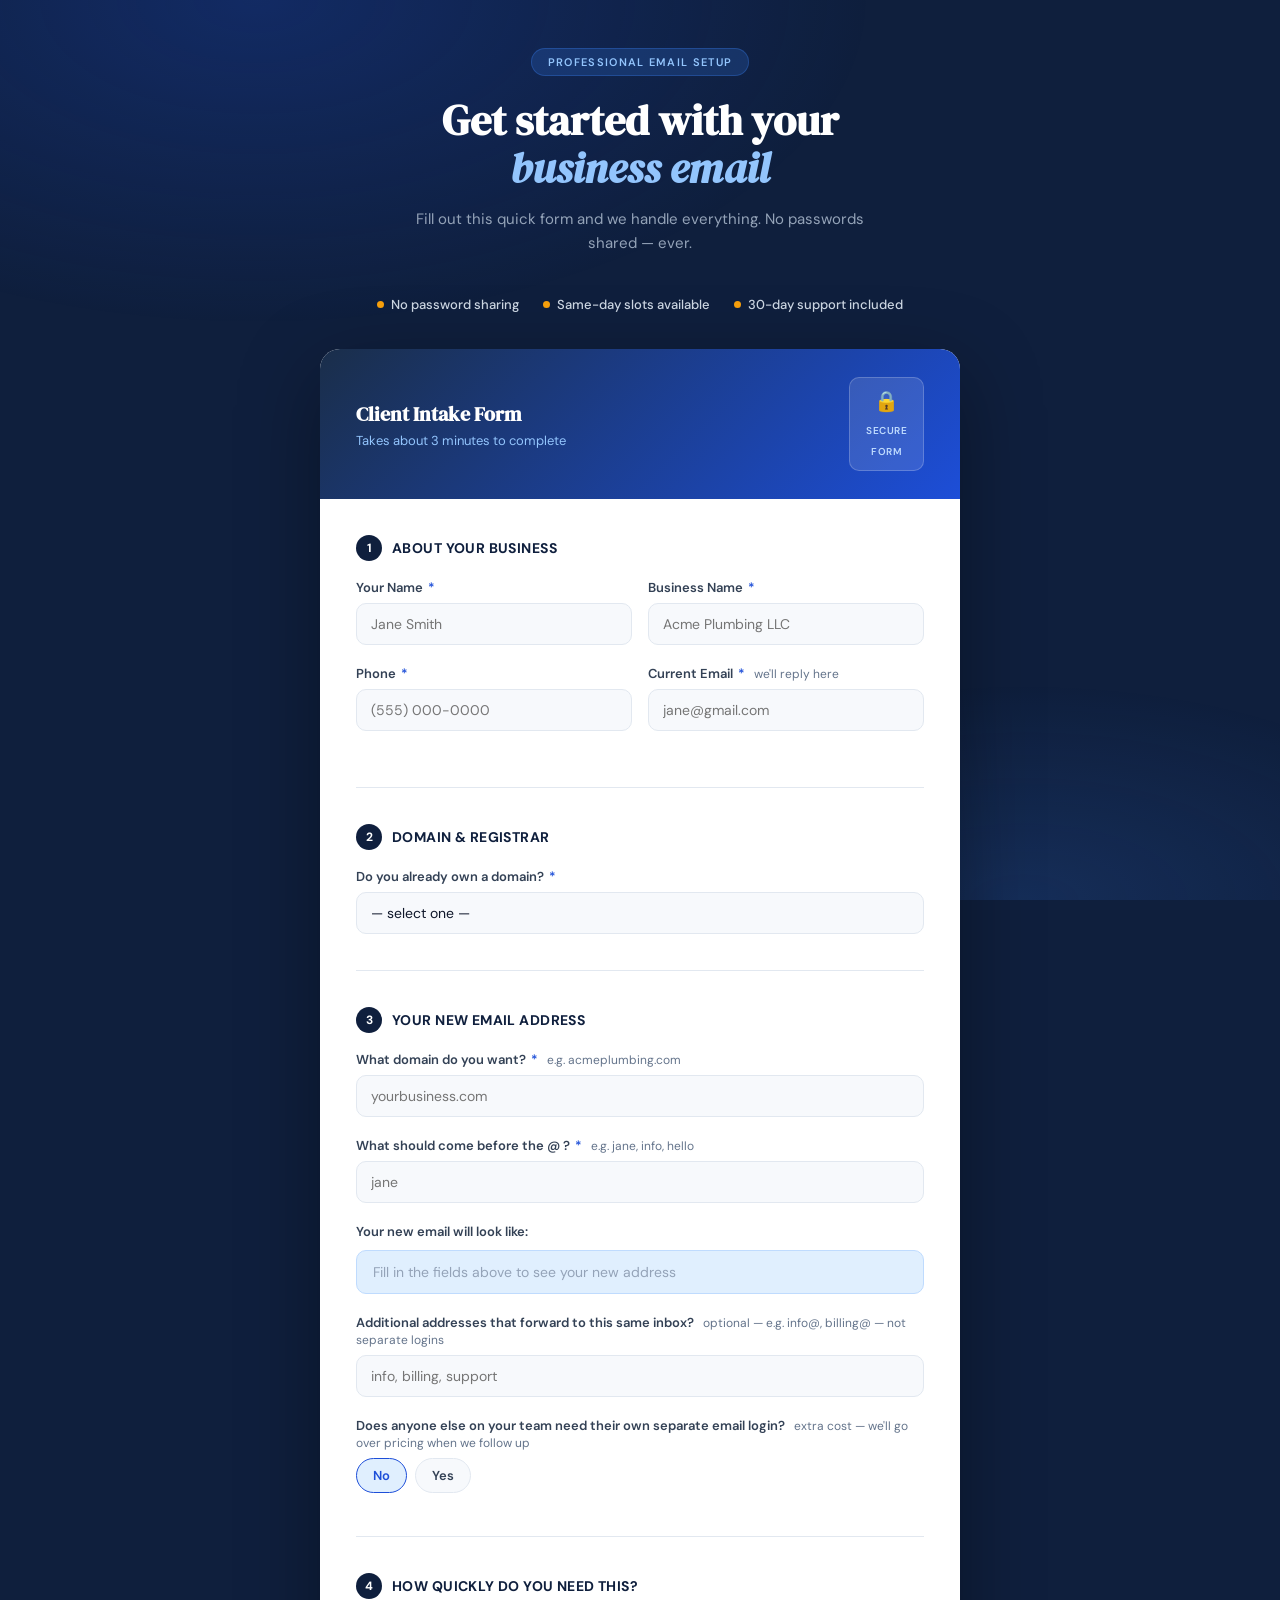
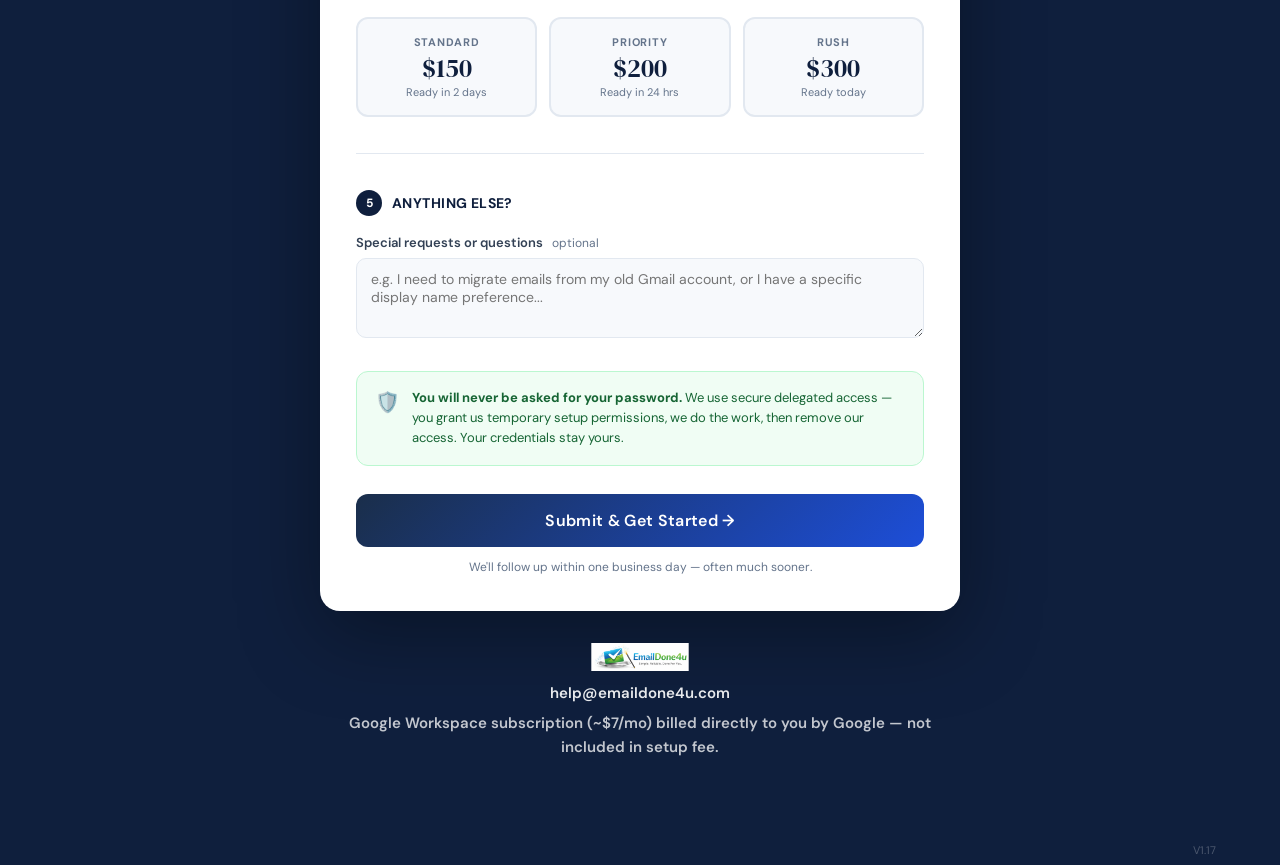
==== commit ad5450dc: "Revert "V1.18" This reverts commit 9ed7a71f3d0abcbd6df71d789639ed844961d4f6." ====
--- a/intake_form.html
+++ b/intake_form.html
@@ -473,7 +473,6 @@
     <div class="trust-item"><div class="dot"></div>No password sharing</div>
     <div class="trust-item"><div class="dot"></div>Same-day slots available</div>
     <div class="trust-item"><div class="dot"></div>30-day support included</div>
-    <div class="trust-item"><div class="dot"></div>Pay after it works</div>
   </div>
 
   <div class="card">
@@ -527,34 +526,27 @@
 
         <div class="divider"></div>
 
-        <!-- Section 2: Your web address (domain) -->
+        <!-- Section 2: Your New Email -->
+        <!-- Section 2: Domain (moved before email address -- you need to know this first) -->
         <div class="section">
           <div class="section-label">
             <div class="section-num">2</div>
-            <h3>Your Web Address (Domain)</h3>
+            <h3>Domain & Registrar</h3>
           </div>
 
           <div class="field">
-            <label>Do you already own a web address (domain) for your business? <span class="req">*</span> <span class="hint">e.g. joesplumbing.com</span></label>
+            <label>Do you already own a domain? <span class="req">*</span></label>
             <select id="domainStatus" name="already_owns_domain" onchange="toggleRegistrar()" required>
               <option value="">— select one —</option>
-              <option value="yes">Yes, I already own one</option>
-              <option value="unsure">I'm not sure</option>
-              <option value="no">No, I need to get one</option>
+              <option value="yes">Yes, I already own it</option>
+              <option value="no">No, I need to purchase one</option>
+              <option value="unsure">Not sure</option>
             </select>
-          </div>
-
-          <div class="info-box" id="domainInfo"></div>
-
-          <div class="field" id="domainField" style="display:none;">
-            <label id="domainFieldLabel">Your domain <span class="req">*</span></label>
-            <input type="text" id="domain" name="desired_domain" placeholder="yourbusiness.com" required oninput="updatePreview()">
-            <p id="domainFieldHint" style="font-size:12px;color:#94a3b8;margin-top:6px;line-height:1.5;"></p>
           </div>
 
           <div id="registrarSection" style="display:none;">
             <div class="field">
-              <label>Where did you buy it? <span class="hint">the company you pay for your domain — pick the closest match</span></label>
+              <label>Where is your domain registered?</label>
               <div class="registrar-grid">
                 <div class="registrar-option"><input type="radio" name="registrar" id="r1" value="GoDaddy"><label class="registrar-pill" for="r1">GoDaddy</label></div>
                 <div class="registrar-option"><input type="radio" name="registrar" id="r2" value="Namecheap"><label class="registrar-pill" for="r2">Namecheap</label></div>
@@ -562,14 +554,15 @@
                 <div class="registrar-option"><input type="radio" name="registrar" id="r4" value="Google Domains"><label class="registrar-pill" for="r4">Google Domains</label></div>
                 <div class="registrar-option"><input type="radio" name="registrar" id="r5" value="Squarespace"><label class="registrar-pill" for="r5">Squarespace</label></div>
                 <div class="registrar-option"><input type="radio" name="registrar" id="r6" value="Other"><label class="registrar-pill" for="r6">Other</label></div>
-                <div class="registrar-option"><input type="radio" name="registrar" id="r7" value="Not sure"><label class="registrar-pill" for="r7">Not sure</label></div>
               </div>
             </div>
           </div>
+
+          <div class="info-box" id="domainInfo"></div>
 
           <div id="hostingSection" style="display:none;">
             <div class="field">
-              <label>Do you have a website? If so, where's it hosted? <span class="hint">helps us find the right place to set up your email — not always the same as where you bought your domain</span></label>
+              <label>Do you have a website? If so, where's it hosted? <span class="hint">helps us find the right place to configure email — not always the same as your registrar</span></label>
               <select id="hostingPlatform" name="hosting_platform">
                 <option value="">— select one —</option>
                 <option value="no-website">No website</option>
@@ -596,6 +589,13 @@
           </div>
 
           <div class="field">
+            <label id="domainFieldLabel">What domain do you want? <span class="req">*</span> <span class="hint">e.g. acmeplumbing.com</span></label>
+            <input type="text" id="domain" name="desired_domain" placeholder="yourbusiness.com" required oninput="updatePreview()">
+            <p id="domainFieldHint" style="font-size:12px;color:#94a3b8;margin-top:6px;line-height:1.5;">
+            </p>
+          </div>
+
+          <div class="field">
             <label>What should come before the @ ? <span class="req">*</span> <span class="hint">e.g. jane, info, hello</span></label>
             <input type="text" id="username" name="email_username" placeholder="jane" required oninput="updatePreview()">
           </div>
@@ -673,11 +673,7 @@
         <!-- Security note -->
         <div class="security-note">
           <div class="icon">🛡️</div>
-          <p><strong>You will never be asked for your password.</strong> You give us temporary setup access, we do the work, then we remove it. Your credentials stay yours.</p>
-        </div>
-        <div class="security-note">
-          <div class="icon">💳</div>
-          <p><strong>Pay only when it works.</strong> No payment up front — we send our invoice after your email is working. Google's own subscription (~$7/mo) is separate and billed by Google.</p>
+          <p><strong>You will never be asked for your password.</strong> We use secure delegated access — you grant us temporary setup permissions, we do the work, then remove our access. Your credentials stay yours.</p>
         </div>
 
         <button type="submit" class="submit-btn">Submit & Get Started →</button>
@@ -692,23 +688,17 @@
         <p>We received your intake form and will follow up with <strong id="confirmEmail"></strong> within one business day — often much sooner.</p>
         <div class="next-steps" id="stepsOwnDomain" style="display:none;">
           <h4>What happens next</h4>
-          <div class="next-step-item"><div class="step-dot">1</div><div>We'll email you simple steps to give us temporary access to your domain — about 2–3 minutes, done in your own account. You're never asked for a password.</div></div>
-          <div class="next-step-item"><div class="step-dot">2</div><div>We set up your Google Workspace account and make sure your email sends and arrives properly. When Google asks you to activate its subscription (~$7/mo), you enter your own card on Google's page — never shared with us.</div></div>
-          <div class="next-step-item"><div class="step-dot">3</div><div>You get a handoff email with your new login, phone setup instructions, and a test confirmation. Then we send our invoice — you pay for our setup only after it's working.</div></div>
-        </div>
-        <div class="next-steps" id="stepsUnsure" style="display:none;">
-          <h4>What happens next</h4>
-          <div class="next-step-item"><div class="step-dot">1</div><div>We'll look up the address you gave us and email you what we find — usually within one business day. Nothing is set up until you've heard from us.</div></div>
-          <div class="next-step-item"><div class="step-dot">2</div><div>If you already own it, we'll send simple steps to give us temporary access. If not, we'll send a short guide to getting one (about 5 minutes).</div></div>
-          <div class="next-step-item"><div class="step-dot">3</div><div>We set up your Google Workspace account and make sure your email sends and arrives properly. When Google asks you to activate its subscription (~$7/mo), you enter your own card on Google's page — never shared with us.</div></div>
-          <div class="next-step-item"><div class="step-dot">4</div><div>You get a handoff email with your new login, phone setup instructions, and a test confirmation. Then we send our invoice — you pay for our setup only after it's working.</div></div>
+          <div class="next-step-item"><div class="step-dot">1</div><div>We'll email you exact steps to grant us DNS-only access through your registrar's own account settings — about 2-3 minutes, done on your end. You're never asked for a password.</div></div>
+          <div class="next-step-item"><div class="step-dot">2</div><div>Once access is granted, we configure everything — DNS records, your new Google Workspace account, SPF, DKIM, DMARC.</div></div>
+          <div class="next-step-item"><div class="step-dot">3</div><div>When your Workspace is ready, you'll enter your own payment card directly on Google's page — never shared with us.</div></div>
+          <div class="next-step-item"><div class="step-dot">4</div><div>You receive a handoff email with your new login, phone setup instructions, and a test confirmation.</div></div>
         </div>
         <div class="next-steps" id="stepsNewDomain" style="display:none;">
           <h4>What happens next</h4>
-          <div class="next-step-item"><div class="step-dot">1</div><div>Get your domain — about 5 minutes, typically $12–18/year at any registrar. We'll email you a short guide. We can't begin setup until it's yours.</div></div>
-          <div class="next-step-item"><div class="step-dot">2</div><div>Once you have it, reply to our email and we'll send simple steps to give us temporary access.</div></div>
-          <div class="next-step-item"><div class="step-dot">3</div><div>We set up your Google Workspace account and make sure your email sends and arrives properly. When Google asks you to activate its subscription (~$7/mo), you enter your own card on Google's page — never shared with us.</div></div>
-          <div class="next-step-item"><div class="step-dot">4</div><div>You get a handoff email with your new login, phone setup instructions, and a test confirmation. Then we send our invoice — you pay for our setup only after it's working.</div></div>
+          <div class="next-step-item"><div class="step-dot">1</div><div>Register the domain you told us about above, if you haven't already — about 5 minutes, typically $12–18/year at any registrar. We can't begin until you own it.</div></div>
+          <div class="next-step-item"><div class="step-dot">2</div><div>We build your new Google Workspace account and configure DNS, SPF, DKIM, DMARC.</div></div>
+          <div class="next-step-item"><div class="step-dot">3</div><div>When your Workspace is ready, you'll enter your own payment card directly on Google's page — never shared with us.</div></div>
+          <div class="next-step-item"><div class="step-dot">4</div><div>You receive a handoff email with your new login, phone setup instructions, and a test confirmation.</div></div>
         </div>
       </div>
 
@@ -756,49 +746,46 @@
     const reg = document.getElementById('registrarSection');
     const info = document.getElementById('domainInfo');
     const hosting = document.getElementById('hostingSection');
-    const field = document.getElementById('domainField');
-    const input = document.getElementById('domain');
     const label = document.getElementById('domainFieldLabel');
     const hint = document.getElementById('domainFieldHint');
 
-    // reset
-    reg.style.display = 'none';
-    hosting.style.display = 'none';
-    field.style.display = 'none';
-    info.className = 'info-box';
-    info.innerHTML = '';
-    hint.innerHTML = '';
-    input.required = true;
-
     if (val === 'yes') {
-      field.style.display = 'block';
       reg.style.display = 'block';
       hosting.style.display = 'block';
-      label.innerHTML = 'What\'s your domain? <span class="req">*</span> <span class="hint">e.g. joesplumbing.com</span>';
+      info.className = 'info-box';
+      info.innerHTML = '';
+      label.innerHTML = 'What\'s the domain you already own? <span class="req">*</span> <span class="hint">e.g. acmeplumbing.com</span>';
+      hint.innerHTML = '';
+    } else if (val === 'no') {
+      reg.style.display = 'none';
+      hosting.style.display = 'none';
+      info.className = 'info-box show';
+      info.innerHTML = `<strong>No problem — that's quick to fix yourself.</strong> Registering a domain takes about 5 minutes and typically costs $12–18/year. We recommend <a href="https://www.namecheap.com" target="_blank" rel="noopener" style="color:#3b82f6;">Namecheap</a> for its simple pricing and easy setup, though any registrar works fine.
+        <details style="margin-top:10px;">
+          <summary style="cursor:pointer;font-weight:600;color:#3b82f6;">Learn more about getting a domain</summary>
+          <div style="margin-top:8px;font-weight:400;">
+            1. Go to a registrar (Namecheap, GoDaddy, etc.) and search your desired name.<br>
+            2. If it's taken, try a short variation or a different ending (.co, .net, .biz).<br>
+            3. Purchase it — no need for hosting, website builder, or other add-ons, just the domain itself.<br>
+            4. Enter whatever you land on below. Once you actually own it, submit this form (or update your submission) and we'll take it from there — DNS, email, all of it.
+          </div>
+        </details>`;
+      label.innerHTML = 'What domain would you like to register? <span class="req">*</span> <span class="hint">e.g. acmeplumbing.com</span>';
+      hint.innerHTML = 'Picking a name is up to you — we don\'t offer naming help. Quickly check availability yourself at <a href="https://www.namecheap.com" target="_blank" rel="noopener" style="color:#3b82f6;">namecheap.com</a>. Most .com names are already taken; if yours is, try a short variation (getacme.com, acmehq.com) or another ending (.co, .net, .biz), then enter whatever you land on below.';
     } else if (val === 'unsure') {
-      field.style.display = 'block';
+      reg.style.display = 'none';
       hosting.style.display = 'block';
-      input.required = false;
       info.className = 'info-box show';
-      info.innerHTML = '<strong>No problem — we\'ll find out for you.</strong> If you have a website or a business email address, enter it below and we\'ll look it up and tell you what we find before we do anything. If you don\'t have one, tell us the name you\'d like.';
-      label.innerHTML = 'Your website address, or the name you\'d like <span class="hint">e.g. joesplumbing.com — leave blank if you\'re not sure</span>';
-    } else if (val === 'no') {
-      field.style.display = 'block';
-      info.className = 'info-box show';
-      info.innerHTML = `<strong>No problem — that\'s quick to do yourself.</strong> Getting a domain takes about 5 minutes and typically costs $12–18/year. We recommend <a href="https://www.namecheap.com" target="_blank" rel="noopener" style="color:#3b82f6;">Namecheap</a> for its simple pricing and easy setup, though any registrar works fine.
-        <details style="margin-top:10px;">
-          <summary style="cursor:pointer;font-weight:600;color:#3b82f6;">How to get a domain</summary>
-          <div style="margin-top:8px;font-weight:400;">
-            1. Go to a registrar (Namecheap, GoDaddy, etc.) and search for the name you want.<br>
-            2. If it\'s taken, try a short variation or a different ending (.co, .net, .biz).<br>
-            3. Buy just the domain — you don\'t need hosting, a website builder, or other add-ons.<br>
-            4. You can submit this form now. We\'ll email you the next steps, and we start as soon as the domain is yours.
-          </div>
-        </details>`;
-      label.innerHTML = 'What domain do you plan to get? <span class="req">*</span> <span class="hint">e.g. joesplumbing.com</span>';
-      hint.innerHTML = 'You don\'t need to have bought it yet. Picking a name is up to you — we don\'t offer naming help. You can check availability at <a href="https://www.namecheap.com" target="_blank" rel="noopener" style="color:#3b82f6;">namecheap.com</a>. If your first choice is taken, try a short variation (getjoesplumbing.com) or another ending (.co, .net).';
+      info.innerHTML = '<strong>No worries.</strong> We\'ll check for you when we begin setup and let you know what we find before proceeding.';
+      label.innerHTML = 'What domain would you like, if available? <span class="req">*</span> <span class="hint">e.g. acmeplumbing.com</span>';
+      hint.innerHTML = '';
+    } else {
+      reg.style.display = 'none';
+      hosting.style.display = 'none';
+      info.className = 'info-box';
+      label.innerHTML = 'What domain do you want? <span class="req">*</span> <span class="hint">e.g. acmeplumbing.com</span>';
+      hint.innerHTML = '';
     }
-    updatePreview();
   }
 
   document.getElementById('intakeForm').addEventListener('submit', function(e) {
@@ -817,13 +804,14 @@
     document.getElementById('confirmEmail').textContent = email;
     document.getElementById('intakeForm').style.display = 'none';
     document.getElementById('successScreen').style.display = 'block';
-    // Show the next-steps list that matches their situation (yes / unsure / no)
-    const stepsId = ownsdomain === 'yes' ? 'stepsOwnDomain' : (ownsdomain === 'unsure' ? 'stepsUnsure' : 'stepsNewDomain');
-    document.getElementById(stepsId).style.display = 'block';
+    // Show the accurate next-steps list for their actual situation --
+    // "yes" (they own a domain) needs a genuinely different explanation
+    // than "no"/"unsure" (we buy it -- nothing needed from them there).
+    document.getElementById(ownsdomain === 'yes' ? 'stepsOwnDomain' : 'stepsNewDomain').style.display = 'block';
     window.scrollTo({ top: 0, behavior: 'smooth' });
   });
 </script>
 
-<div style="text-align:right;padding:4px 5% 8px;font-size:11px;color:rgba(255,255,255,0.25);">V1.18</div>
+<div style="text-align:right;padding:4px 5% 8px;font-size:11px;color:rgba(255,255,255,0.25);">V1.17</div>
 </body>
 </html>
